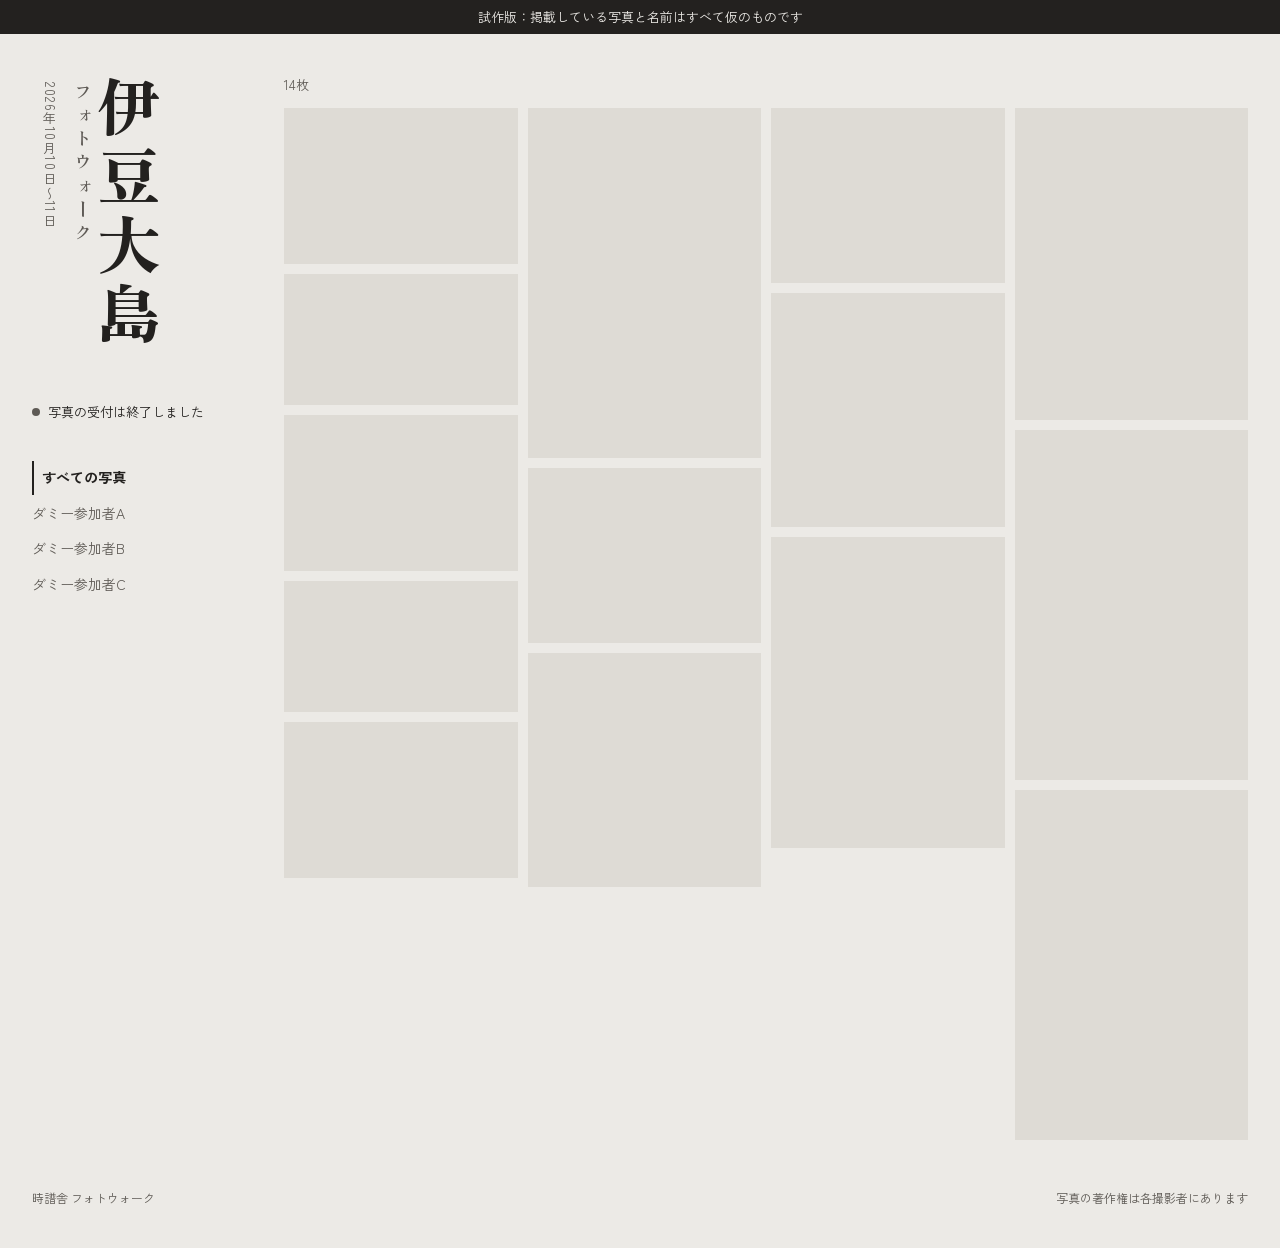
==== index.html @ 32c140d7 "閲覧画面の試作版を追加（仮画像・ダミー参加者） - 写真グリッド（列の高さをそろえて詰める）、タップで拡大、左右送り・スワイプ - 撮影者で絞り込み、表示名とSNSリンク（https のみ） - 投稿" ====
<!doctype html>
<html lang="ja">
<head>
  <meta charset="utf-8">
  <meta name="viewport" content="width=device-width, initial-scale=1">
  <title>フォトウォーク ギャラリー</title>
  <meta name="description" content="時譜舎フォトウォークの写真ギャラリー">
  <meta name="referrer" content="strict-origin-when-cross-origin">
  <link rel="preconnect" href="https://fonts.googleapis.com">
  <link rel="preconnect" href="https://fonts.gstatic.com" crossorigin>
  <link rel="stylesheet" href="https://fonts.googleapis.com/css2?family=Zen+Kaku+Gothic+New:wght@400;500;700&family=Zen+Old+Mincho:wght@600;900&display=swap">
  <link rel="stylesheet" href="assets/style.css">
</head>
<body>
  <p class="proto-note" id="proto-note" hidden>試作版：掲載している写真と名前はすべて仮のものです</p>

  <div class="layout">
    <header class="spine">
      <div class="mast">
        <h1 class="title"><span id="ev-title">　</span><small id="ev-subtitle"></small></h1>
        <p class="dates" id="ev-dates"></p>
      </div>

      <div class="submit">
        <p class="status" id="status" aria-live="polite"></p>
        <a class="post-btn" id="post-btn" href="post.html" aria-disabled="true">写真を投稿する</a>
      </div>

      <nav class="people" aria-label="撮影者で絞り込む">
        <ul id="people"></ul>
      </nav>
    </header>

    <main class="gallery">
      <p class="count" id="count" aria-live="polite"></p>
      <div class="grid" id="grid"></div>
      <p class="empty" id="empty" hidden>まだ写真がありません。最初の1枚を投稿してみてください。</p>
    </main>
  </div>

  <footer class="foot">
    <span id="site-name"></span>
    <span>写真の著作権は各撮影者にあります</span>
  </footer>

  <dialog class="viewer" id="viewer" aria-label="写真を拡大表示">
    <div class="viewer-stage">
      <img id="viewer-img" alt="">
    </div>
    <div class="viewer-bar">
      <p class="viewer-who" id="viewer-who"></p>
      <p class="viewer-pos" id="viewer-pos"></p>
      <div class="viewer-nav">
        <button type="button" id="prev" aria-label="前の写真">‹</button>
        <button type="button" id="next" aria-label="次の写真">›</button>
        <button type="button" id="close" aria-label="閉じる">×</button>
      </div>
    </div>
  </dialog>

  <script src="assets/app.js" defer></script>
</body>
</html>
---- assets/style.css ----
/* 時譜舎フォトウォーク ギャラリー
   火山灰の地色・玄武岩の文字・椿の赤（受付状態とフォーカスだけに使う） */
:root {
  --ash: #ECEAE6;      /* 地色：火山灰 */
  --ash-2: #DEDBD5;    /* 仕切り・空き枠 */
  --basalt: #23211F;   /* 文字：玄武岩 */
  --basalt-2: #5E5A55; /* 補助の文字 */
  --camellia: #B3243A; /* 椿：受付中の印・フォーカス */
  --sea: #2F5D6B;      /* 海：SNSリンク */
  --night: #1A1918;    /* 拡大表示の背景 */
  --gap: 10px;
  --spine: 220px;
  --sans: "Zen Kaku Gothic New", "Hiragino Sans", "Yu Gothic", "Noto Sans JP", "Noto Sans CJK JP", sans-serif;
  --mincho: "Zen Old Mincho", "Hiragino Mincho ProN", "Yu Mincho", "Noto Serif JP", "Noto Serif CJK JP", serif;
}

* { box-sizing: border-box; }
[hidden] { display: none !important; }
html { -webkit-text-size-adjust: 100%; }
body {
  margin: 0;
  background: var(--ash);
  color: var(--basalt);
  font: 400 15px/1.7 var(--sans);
}
a { color: var(--sea); text-underline-offset: 3px; }
:focus-visible { outline: 2px solid var(--camellia); outline-offset: 3px; }

.proto-note {
  margin: 0;
  padding: 6px 16px;
  background: var(--basalt);
  color: var(--ash);
  font-size: 13px;
  text-align: center;
}

/* ===== 全体：左に縦書きの背表紙、右に写真 ===== */
.layout {
  display: grid;
  grid-template-columns: var(--spine) 1fr;
  gap: 32px;
  max-width: 1600px;
  margin: 0 auto;
  padding: 40px 32px 24px;
}

.spine {
  position: sticky;
  top: 40px;
  align-self: start;
  display: flex;
  flex-direction: column;
  gap: 28px;
}

/* 縦書きの題字：右から「伊豆大島」「フォトウォーク」「日付」の列が並ぶ */
.mast {
  writing-mode: vertical-rl;
  align-self: flex-start;
  height: 300px;
}
.title { margin: 0; font-weight: 400; }
.title span,
.title small { display: block; white-space: nowrap; }
.title span {
  font: 900 64px/1.1 var(--mincho);
  letter-spacing: 0.08em;
}
.title small {
  margin-left: 14px;
  padding-top: 8px;
  font: 600 18px/1.2 var(--mincho);
  letter-spacing: 0.3em;
  color: var(--basalt-2);
}
.dates {
  margin: 0 0 0 10px;
  padding-top: 8px;
  white-space: nowrap;
  font-size: 13px;
  line-height: 1.2;
  letter-spacing: 0.12em;
  color: var(--basalt-2);
  text-combine-upright: digits 2;
}

.status {
  margin: 0 0 10px;
  font-size: 13px;
  line-height: 1.6;
}
.status::before {
  content: "";
  display: inline-block;
  width: 8px; height: 8px;
  margin-right: 8px;
  border-radius: 50%;
  vertical-align: 1px;
  background: var(--camellia);
}
.status.closed::before { background: var(--basalt-2); }

.post-btn {
  display: inline-block;
  padding: 10px 18px;
  border: 1.5px solid var(--basalt);
  color: var(--basalt);
  text-decoration: none;
  font-weight: 700;
  font-size: 14px;
}
.post-btn:hover { background: var(--basalt); color: var(--ash); }
.post-btn[aria-disabled="true"] {
  border-color: var(--ash-2);
  color: var(--basalt-2);
  pointer-events: none;
}

.people ul { list-style: none; margin: 0; padding: 0; display: flex; flex-direction: column; gap: 2px; }
.people button {
  width: 100%;
  padding: 5px 0;
  border: 0;
  background: none;
  color: var(--basalt-2);
  font: inherit;
  font-size: 14px;
  text-align: left;
  cursor: pointer;
}
.people button:hover { color: var(--basalt); }
.people button[aria-pressed="true"] {
  color: var(--basalt);
  font-weight: 700;
  box-shadow: inset 2px 0 0 var(--basalt);
  padding-left: 10px;
}

/* ===== 写真の並び（列ごとに高さをそろえて詰める） ===== */
.count { margin: 0 0 12px; font-size: 13px; color: var(--basalt-2); }
.grid { display: flex; gap: var(--gap); align-items: flex-start; }
.col { flex: 1; display: flex; flex-direction: column; gap: var(--gap); min-width: 0; }
.tile {
  display: block;
  position: relative;
  padding: 0;
  border: 0;
  background: var(--ash-2);
  cursor: zoom-in;
  overflow: hidden;
}
.tile img { display: block; width: 100%; height: auto; }
.tile .who {
  position: absolute;
  left: 0; right: 0; bottom: 0;
  padding: 18px 10px 7px;
  background: linear-gradient(transparent, rgba(26, 25, 24, .65));
  color: #fff;
  font-size: 12px;
  text-align: left;
  opacity: 0;
  transition: opacity .2s;
}
.tile:hover .who, .tile:focus-visible .who { opacity: 1; }
.empty { padding: 60px 0; color: var(--basalt-2); }

.foot {
  display: flex;
  flex-wrap: wrap;
  justify-content: space-between;
  gap: 8px 24px;
  max-width: 1600px;
  margin: 0 auto;
  padding: 24px 32px 40px;
  font-size: 12px;
  color: var(--basalt-2);
}

/* ===== 拡大表示 ===== */
.viewer {
  width: 100vw; height: 100dvh;
  max-width: none; max-height: none;
  margin: 0; padding: 0;
  border: 0;
  background: var(--night);
  color: #E6E3DE;
}
.viewer::backdrop { background: var(--night); }
.viewer[open] { display: flex; flex-direction: column; }
.viewer-stage {
  flex: 1;
  min-height: 0;
  display: flex;
  align-items: center;
  justify-content: center;
  padding: 16px;
  touch-action: pan-y;
}
.viewer-stage img { max-width: 100%; max-height: 100%; object-fit: contain; }
.viewer-bar {
  display: grid;
  grid-template-columns: 1fr auto auto;
  align-items: center;
  gap: 16px;
  padding: 10px 16px calc(10px + env(safe-area-inset-bottom));
  font-size: 14px;
}
.viewer-who { margin: 0; overflow-wrap: anywhere; }
.viewer-who a { color: #9CC7D4; }
.viewer-pos { margin: 0; color: #9A958F; font-size: 13px; font-variant-numeric: tabular-nums; }
.viewer-nav { display: flex; gap: 4px; }
.viewer-nav button {
  width: 44px; height: 44px;
  border: 0;
  background: transparent;
  color: inherit;
  font-size: 26px;
  line-height: 1;
  cursor: pointer;
}
.viewer-nav button:hover { background: rgba(255,255,255,.08); }

/* ===== スマートフォン ===== */
@media (max-width: 760px) {
  :root { --gap: 6px; }
  .layout { grid-template-columns: 1fr; gap: 20px; padding: 24px 16px 16px; }
  .spine { position: static; gap: 14px; }
  .mast { writing-mode: horizontal-tb; height: auto; }
  .title span, .title small { display: inline; }
  .title span { font-size: 44px; }
  .title small { margin: 0 0 0 12px; padding: 0; font-size: 16px; letter-spacing: 0.2em; }
  .dates { margin: 6px 0 0; padding: 0; }
  .people ul { flex-direction: row; flex-wrap: nowrap; overflow-x: auto; gap: 18px; padding-bottom: 4px; }
  .people button { white-space: nowrap; width: auto; }
  .people button[aria-pressed="true"] { box-shadow: inset 0 -2px 0 var(--basalt); padding-left: 0; }
  .tile .who { opacity: 1; font-size: 11px; padding: 14px 7px 5px; }
  .foot { padding: 16px 16px 32px; }
}

@media (prefers-reduced-motion: reduce) {
  * { transition: none !important; }
}
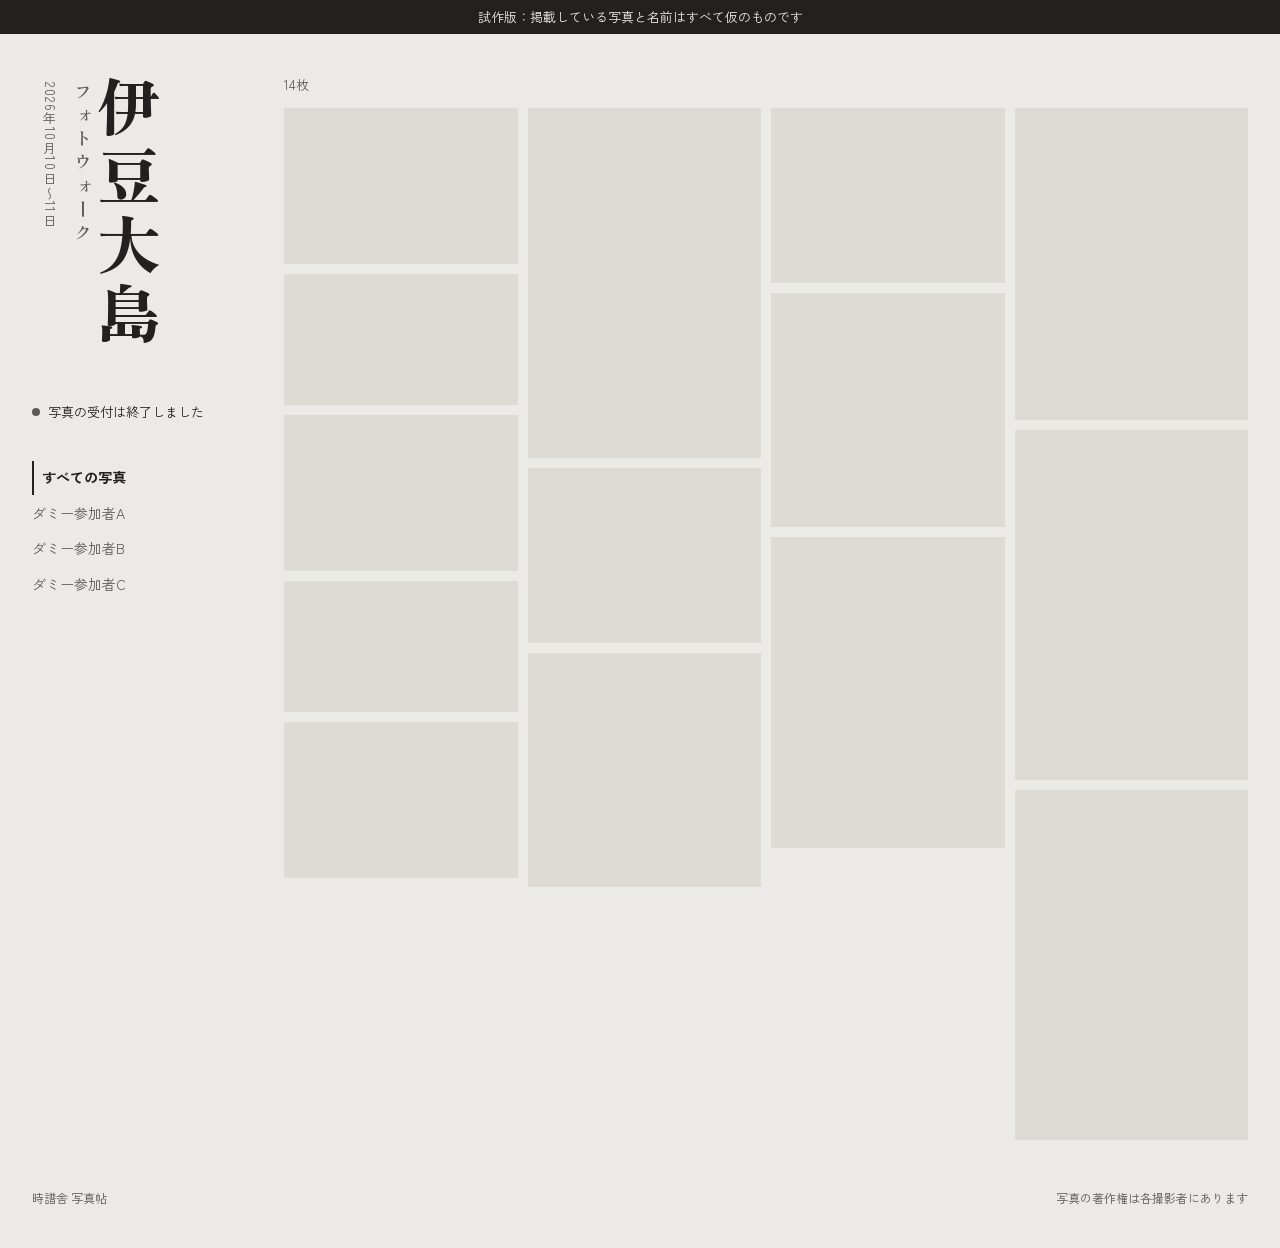
==== commit 177d3cc6: "サイト名を「時譜舎 写真帖」に変更(イベント名の伊豆大島フォトウォークは変えない) Co-Authored-By: Claude Sonnet 5.5 <noreply@anthropic.com>" ====
--- a/index.html
+++ b/index.html
@@ -3,8 +3,8 @@
 <head>
   <meta charset="utf-8">
   <meta name="viewport" content="width=device-width, initial-scale=1">
-  <title>フォトウォーク ギャラリー</title>
-  <meta name="description" content="時譜舎フォトウォークの写真ギャラリー">
+  <title>写真帖 ギャラリー</title>
+  <meta name="description" content="時譜舎 写真帖の写真ギャラリー">
   <meta name="referrer" content="strict-origin-when-cross-origin">
   <link rel="preconnect" href="https://fonts.googleapis.com">
   <link rel="preconnect" href="https://fonts.gstatic.com" crossorigin>
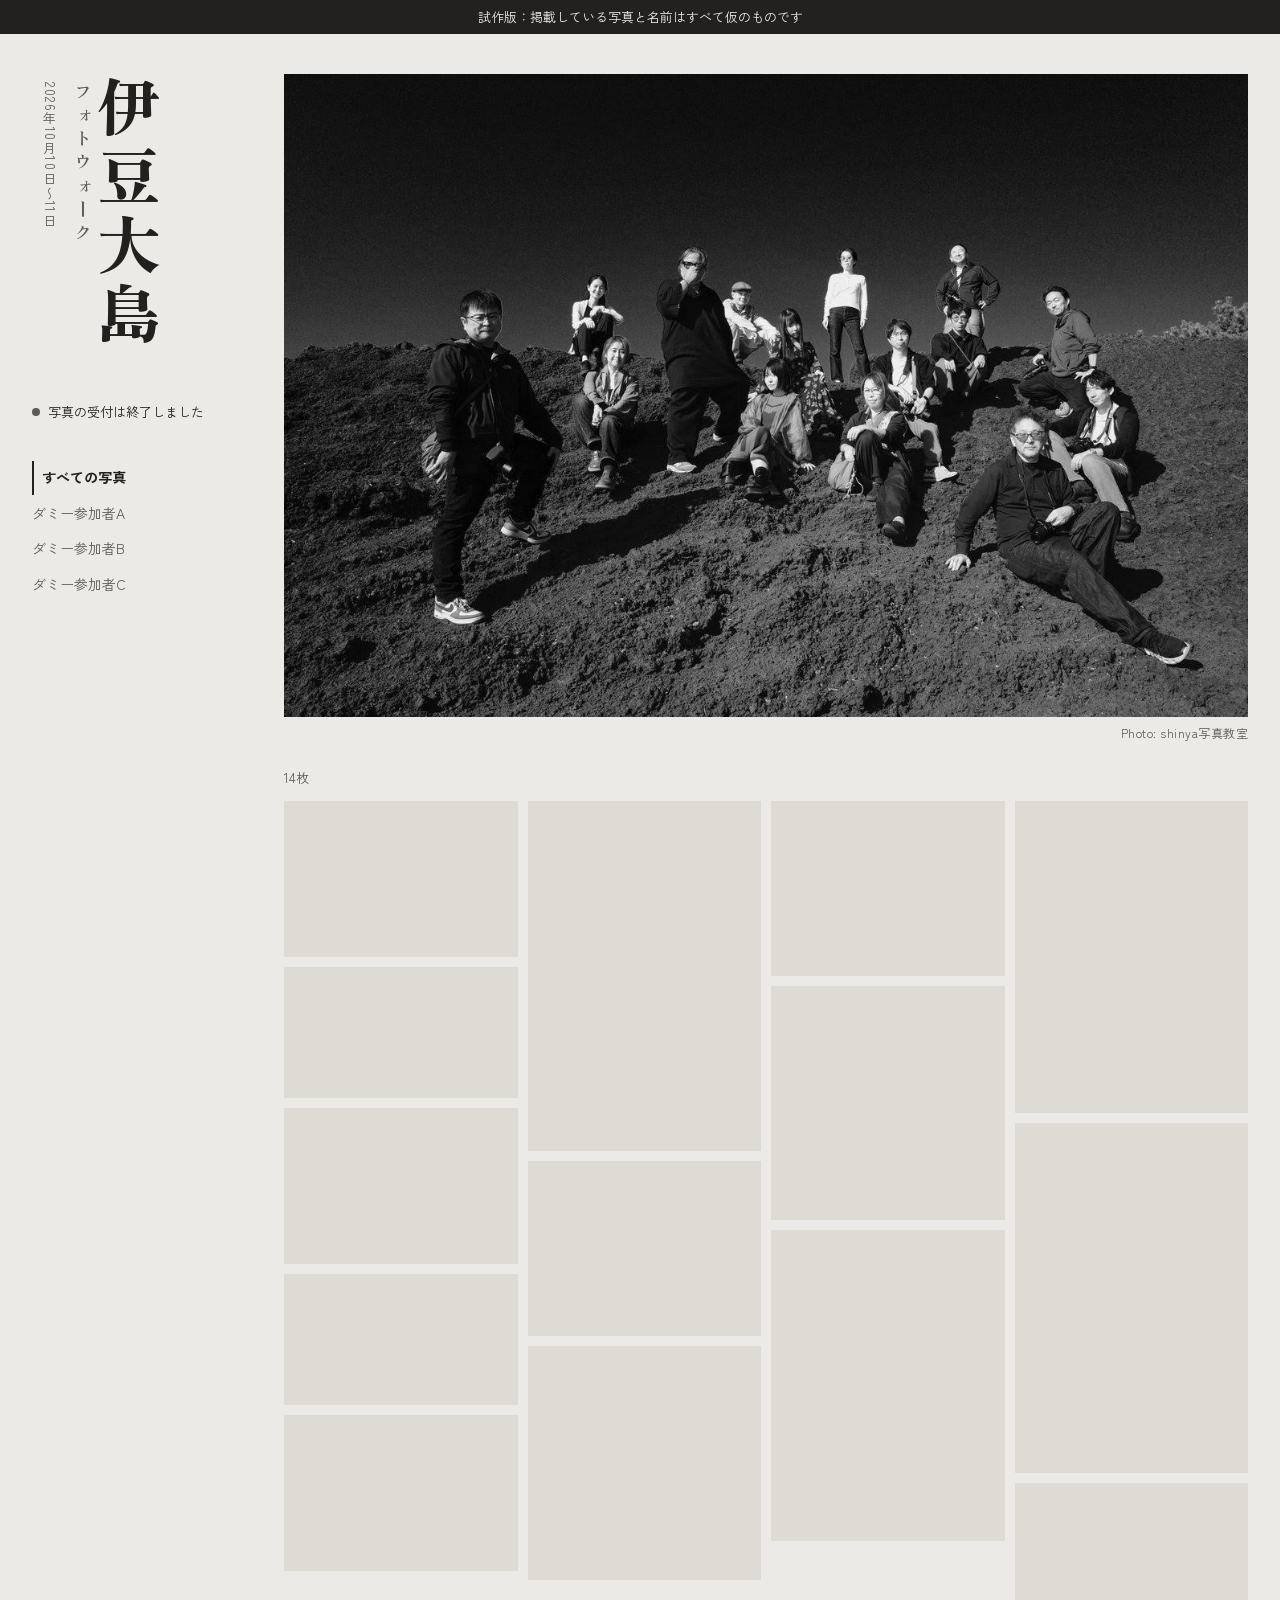
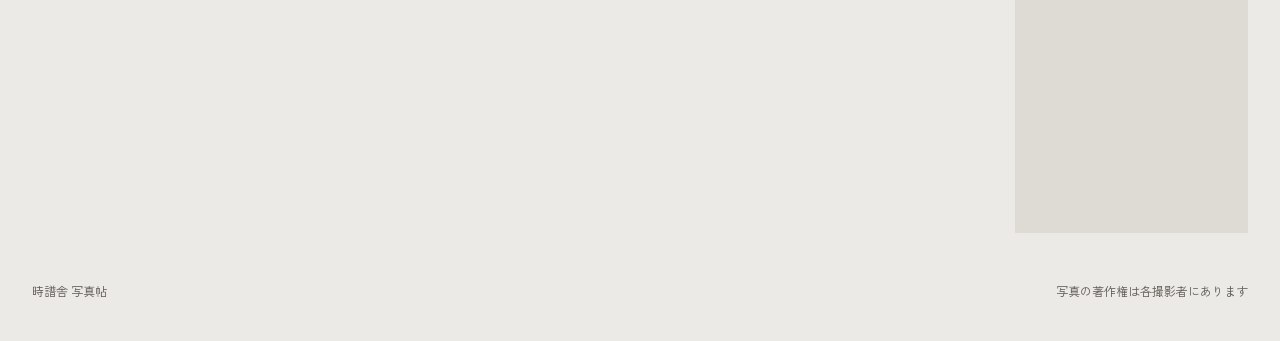
==== commit 08fb1bf1: "トップに主催者の写真(Photo: shinya写真教室)を追加 Co-Authored-By: Claude Sonnet 5.5 <noreply@anthropic.com>" ====
--- a/index.html
+++ b/index.html
@@ -32,6 +32,10 @@
     </header>
 
     <main class="gallery">
+      <figure class="hero">
+        <img src="assets/hero.jpg" width="1200" height="800" alt="伊豆大島フォトウォークの参加者の集合写真（モノクロ）" fetchpriority="high">
+        <figcaption>Photo: shinya写真教室</figcaption>
+      </figure>
       <p class="count" id="count" aria-live="polite"></p>
       <div class="grid" id="grid"></div>
       <p class="empty" id="empty" hidden>まだ写真がありません。最初の1枚を投稿してみてください。</p>
--- a/assets/style.css
+++ b/assets/style.css
@@ -241,3 +241,8 @@
 @media (prefers-reduced-motion: reduce) {
   * { transition: none !important; }
 }
+
+/* トップの写真（主催者の写真）：切り取らず、列の幅いっぱいに */
+.hero { margin: 0 0 24px; }
+.hero img { display: block; width: 100%; height: auto; background: var(--ash-2); }
+.hero figcaption { margin-top: 6px; font-size: 12px; color: var(--basalt-2); text-align: right; letter-spacing: .04em; }
